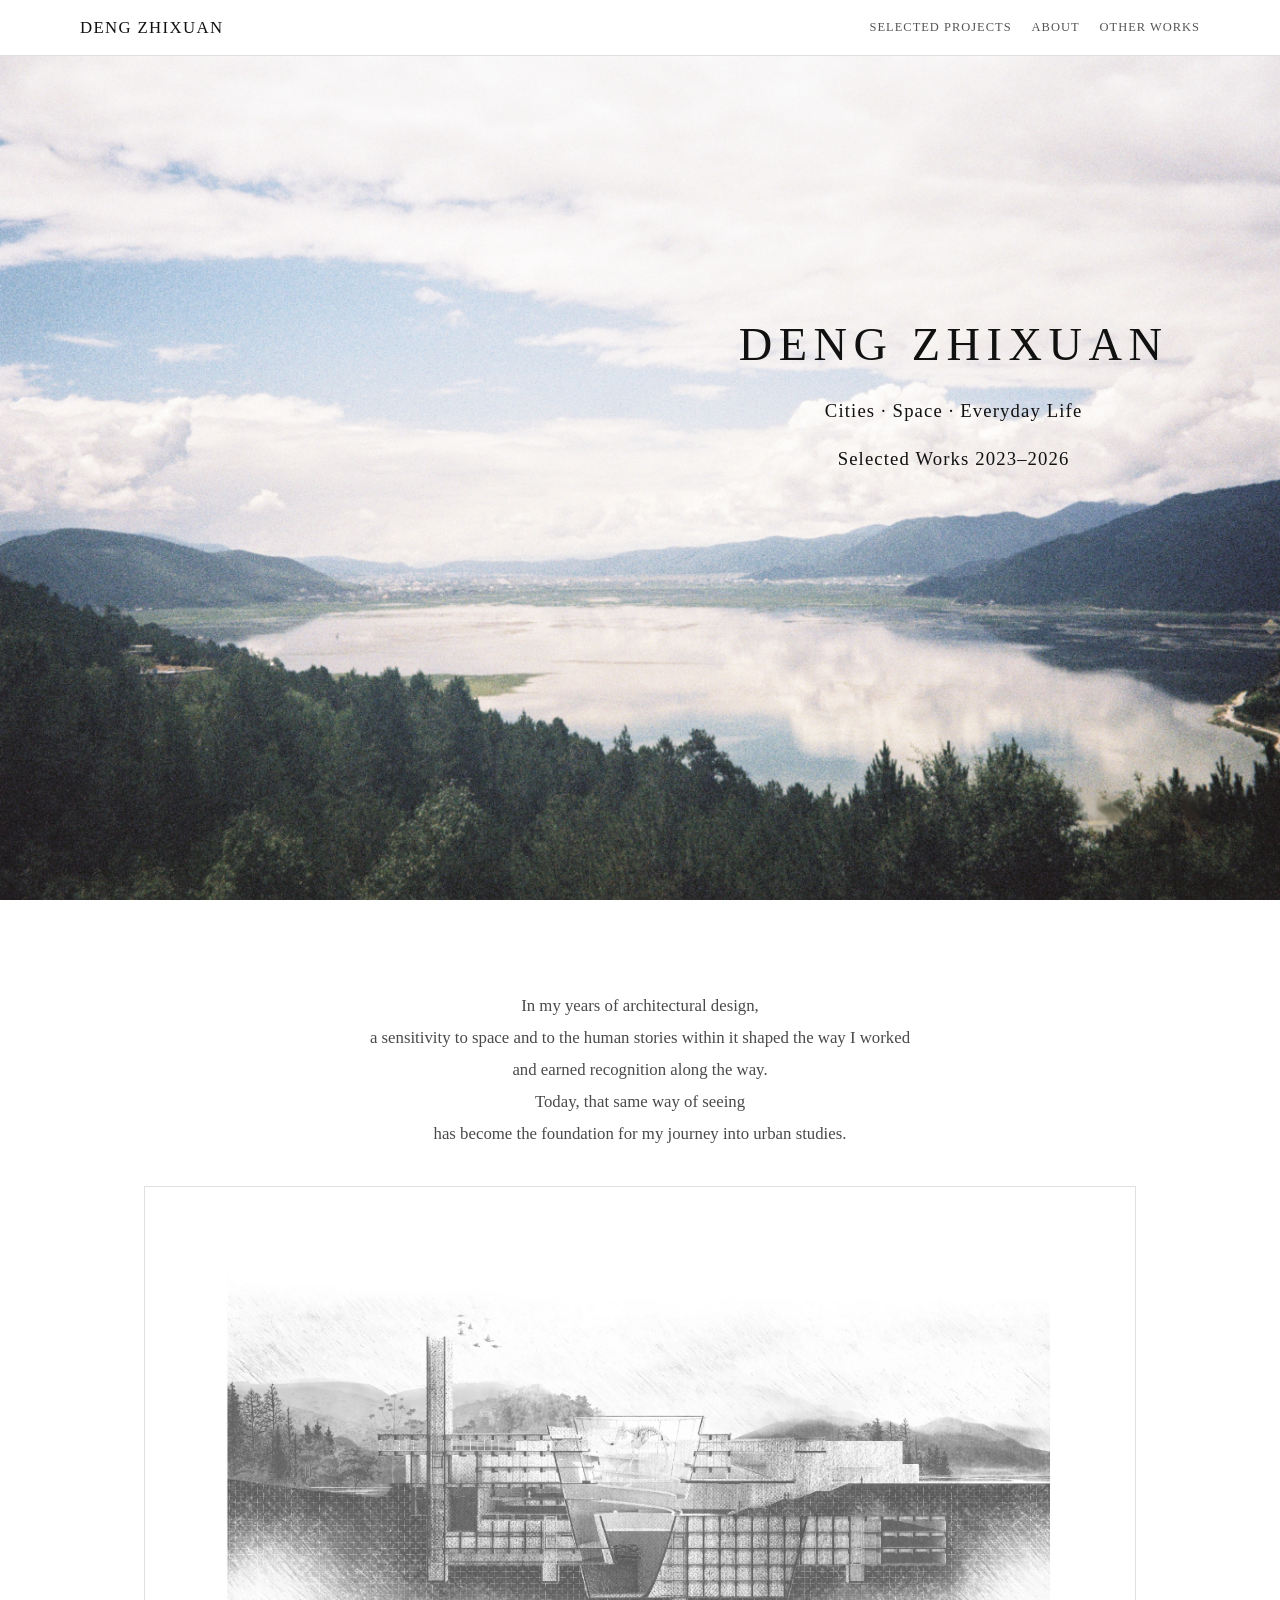
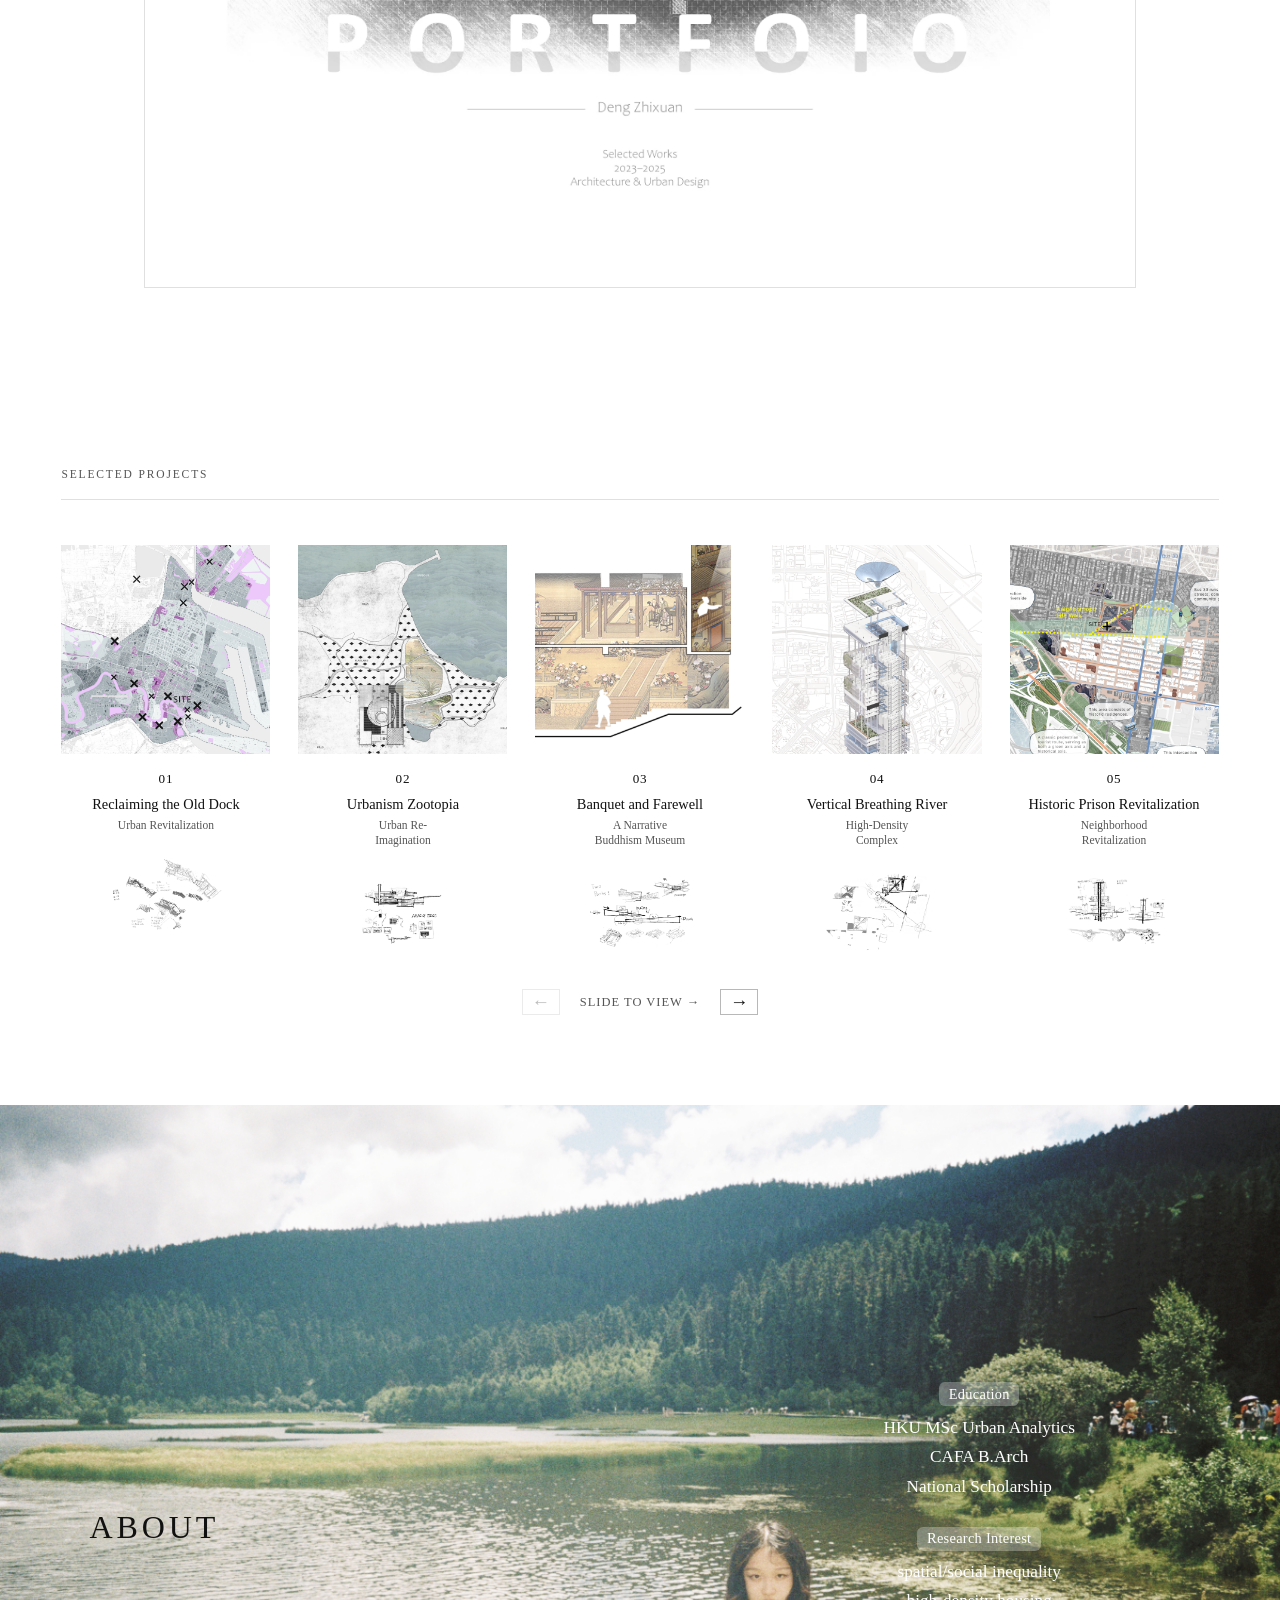
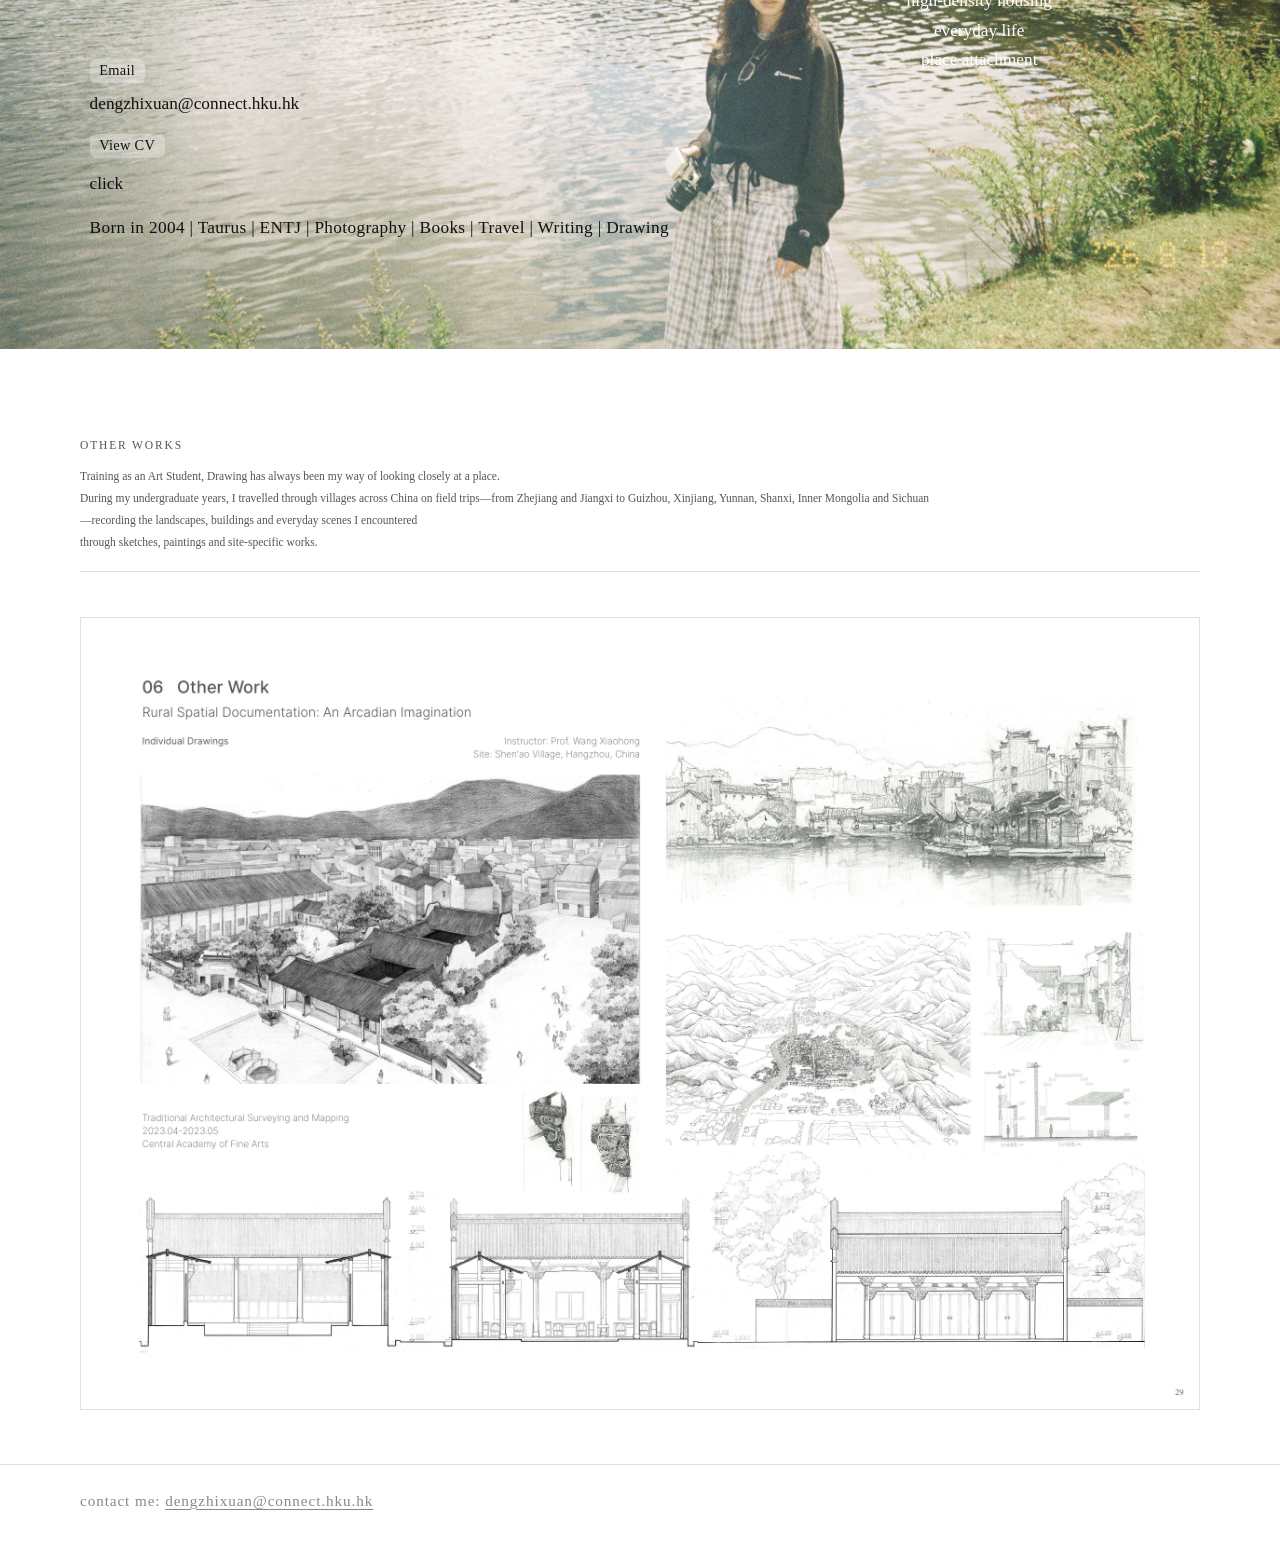
==== index.html @ c4d2b583 "Publish the portfolio as a static GitHub Pages site. Co-authored-by: Cursor <cursoragent@cursor.com>" ====
<!DOCTYPE html>
<html lang="en">
  <head>
    <meta charset="utf-8" />
    <meta name="viewport" content="width=device-width, initial-scale=1" />
    <meta
      name="description"
      content="Zhixuan Deng — cities, space, everyday life. Academic and design portfolio in architecture, urban design, planning, and urban research."
    />
    <title>Zhixuan Deng — Cities · Space · Everyday Life</title>
    <link rel="stylesheet" href="./css/styles.css" />
  </head>
  <body>
    <a class="skip-link" href="#main">Skip to content</a>

    <header class="site-header">
      <div class="wrap header-inner">
        <a class="site-mark" href="#hero">DENG ZHIXUAN</a>
        <nav class="site-nav" aria-label="Primary">
          <a href="#selected-projects">Selected Projects</a>
          <a href="#about">About</a>
          <a href="#other-work">Other Works</a>
        </nav>
      </div>
    </header>

    <main id="main">
      <section class="hero" id="hero" aria-labelledby="hero-name">
        <!--
          Full-bleed landscape photograph: assets/hero/hero.jpg
          Adjust .hero { --hero-text } later if the photo is dark.
        -->
        <div class="hero-media" data-hero-visual>
          <img src="./assets/hero/hero.jpg" alt="" />
        </div>
        <div class="hero-copy">
          <h1 id="hero-name">DENG ZHIXUAN</h1>
          <p class="hero-tagline">Cities · Space · Everyday Life</p>
          <p class="hero-works">Selected Works 2023–2026</p>
        </div>
      </section>

      <section class="cover" id="portfolio-cover" aria-labelledby="cover-label">
        <div class="wrap wrap--narrow">
          <p class="cover-verse" id="cover-label">
            In my years of architectural design,<br />
            a sensitivity to space and to the human stories within it shaped the way I worked<br />
            and earned recognition along the way.<br />
            Today, that same way of seeing<br />
            has become the foundation for my journey into urban studies.
          </p>
          <!--
            Cover plate. Currently using the first page of the existing
            portfolio as a stand-in. Replace src when the intended cover
            image is confirmed.
          -->
          <figure class="cover-plate">
            <img src="./assets/portfolio/page-01.webp" alt="Portfolio cover" />
          </figure>
        </div>
      </section>

      <section
        class="projects"
        id="selected-projects"
        aria-labelledby="projects-title"
      >
        <div class="wrap wrap--wide">
          <header class="section-head">
            <h2 class="section-label" id="projects-title">Selected Projects</h2>
          </header>

          <div class="projects-board">
            <div class="project-viewport" data-project-scroller>
              <ol class="project-index">
                <li class="project-item">
                  <a class="project-link" href="./projects/01-reclaiming-the-old-dock.html">
                    <figure class="project-cover">
                      <img src="./assets/projects/thumbs/01.png" alt="Reclaiming the Old Dock" />
                    </figure>
                    <span class="project-no">01</span>
                    <h3 class="project-title">Reclaiming the Old Dock</h3>
                    <p class="project-type">Urban Revitalization</p>
                    <figure class="project-sketch">
                      <img src="./assets/projects/01-sketch.png" alt="" />
                    </figure>
                  </a>
                </li>

                <li class="project-item">
                  <a class="project-link" href="./projects/02-urbanism-zootopia.html">
                    <figure class="project-cover">
                      <img src="./assets/projects/thumbs/02.png" alt="Urbanism Zootopia" />
                    </figure>
                    <span class="project-no">02</span>
                    <h3 class="project-title">Urbanism Zootopia</h3>
                    <p class="project-type">Urban Re-Imagination</p>
                    <figure class="project-sketch">
                      <img src="./assets/projects/02-sketch.png" alt="" />
                    </figure>
                  </a>
                </li>

                <li class="project-item">
                  <a class="project-link" href="./projects/03-banquet-and-farewell.html">
                    <figure class="project-cover">
                      <img src="./assets/projects/thumbs/03.png" alt="Banquet and Farewell" />
                    </figure>
                    <span class="project-no">03</span>
                    <h3 class="project-title">Banquet and Farewell</h3>
                    <p class="project-type">A Narrative Buddhism Museum</p>
                    <figure class="project-sketch">
                      <img src="./assets/projects/03-sketch.png" alt="" />
                    </figure>
                  </a>
                </li>

                <li class="project-item">
                  <a class="project-link" href="./projects/04-vertical-breathing-river.html">
                    <figure class="project-cover">
                      <img src="./assets/projects/thumbs/04.png" alt="Vertical Breathing River" />
                    </figure>
                    <span class="project-no">04</span>
                    <h3 class="project-title">Vertical Breathing River</h3>
                    <p class="project-type">High-Density Complex</p>
                    <figure class="project-sketch">
                      <img src="./assets/projects/04-sketch.png" alt="" />
                    </figure>
                  </a>
                </li>

                <li class="project-item">
                  <a class="project-link" href="./projects/05-historic-prison-revitalization.html">
                    <figure class="project-cover">
                      <img src="./assets/projects/thumbs/05.png" alt="Historic Prison Revitalization" />
                    </figure>
                    <span class="project-no">05</span>
                    <h3 class="project-title">Historic Prison Revitalization</h3>
                    <p class="project-type">Neighborhood Revitalization</p>
                    <figure class="project-sketch">
                      <img src="./assets/projects/05-sketch.png" alt="" />
                    </figure>
                  </a>
                </li>

                <li class="project-item">
                  <a class="project-link" href="./projects/06-graduation-project.html">
                    <figure class="project-cover">
                      <img src="./assets/projects/thumbs/06.jpg" alt="Living Atlas of Everyday Life" />
                    </figure>
                    <span class="project-no">06</span>
                    <h3 class="project-title">Living Atlas of Everyday Life</h3>
                    <p class="project-type">Graduation Project</p>
                    <figure class="project-sketch">
                      <img src="./assets/projects/06-sketch.png" alt="" />
                    </figure>
                  </a>
                </li>
              </ol>
            </div>

            <div class="project-scroll-ui">
              <button type="button" class="project-arrow" data-project-dir="-1" aria-label="Scroll projects left">←</button>
              <p class="project-scroll-hint">Slide to view →</p>
              <button type="button" class="project-arrow" data-project-dir="1" aria-label="Scroll projects right">→</button>
            </div>
          </div>
        </div>
      </section>

      <section class="about" id="about" aria-label="About">
        <div class="about-media">
          <img src="./assets/hero/hero2.jpg" alt="" />
        </div>
        <div class="about-left">
          <h2 class="about-heading">ABOUT</h2>
        </div>
        <div class="about-contact">
          <article class="about-block">
            <h3 class="about-title">Email</h3>
            <p>
              <a href="mailto:dengzhixuan@connect.hku.hk">dengzhixuan@connect.hku.hk</a>
            </p>
          </article>
          <a class="about-cv-block" href="./assets/cv.pdf" target="_blank" rel="noopener">
            <span class="about-title">View CV</span>
            <span class="about-click">click</span>
          </a>
        </div>
        <p class="about-personal">
          Born in 2004 | Taurus | ENTJ | Photography | Books | Travel | Writing | Drawing
        </p>
        <div class="about-copy">
          <div class="about-grid">
            <article class="about-block">
              <h3 class="about-title">Education</h3>
              <p>HKU MSc Urban Analytics</p>
              <p>CAFA B.Arch</p>
              <p>National Scholarship</p>
            </article>

            <article class="about-block">
              <h3 class="about-title">Research Interest</h3>
              <ul class="about-list">
                <li>spatial/social inequality</li>
                <li>high-density housing</li>
                <li>everyday life</li>
                <li>place attachment</li>
              </ul>
            </article>
          </div>
        </div>
      </section>

      <section class="other-work" id="other-work" aria-labelledby="other-work-title">
        <div class="wrap">
          <header class="section-head section-head--quiet">
            <h2 class="section-label" id="other-work-title">Other Works</h2>
            <p class="other-note">
              Training as an Art Student, Drawing has always been my way of looking closely at a place.<br />
              During my undergraduate years, I travelled through villages across China on field trips—from Zhejiang and Jiangxi to Guizhou, Xinjiang, Yunnan, Shanxi, Inner Mongolia and Sichuan<br />
              —recording the landscapes, buildings and everyday scenes I encountered<br />
              through sketches, paintings and site-specific works.
            </p>
          </header>

          <figure class="other-plate">
            <img
              src="./assets/portfolio/page-29.webp"
              alt="Hand-drawn page of traditional architectural surveying and rural spatial documentation"
              loading="lazy"
            />
          </figure>
        </div>
      </section>
    </main>

    <footer class="site-footer">
      <div class="wrap footer-inner">
        <p>
          contact me:
          <a href="mailto:dengzhixuan@connect.hku.hk">dengzhixuan@connect.hku.hk</a>
        </p>
      </div>
    </footer>
    <script src="./js/main.js"></script>
  </body>
</html>
---- css/styles.css ----
/* Zhixuan Deng — Urban & Spatial Portfolio
   White ground, Times New Roman, hairlines, space.
   Swap hero / cover / project images in HTML. */

:root {
  --paper: #ffffff;
  --paper-inset: #ffffff;
  --wash: #f4f4f4;
  --ink: #111111;
  --ink-soft: #555555;
  --muted: #888888;
  --rule: rgba(0, 0, 0, 0.12);
  --rule-strong: rgba(0, 0, 0, 0.28);

  --font: "Times New Roman", Times, serif;

  --gutter: clamp(1.25rem, 4.8vw, 4.25rem);
  --max: 70rem;
  --max-narrow: 62rem;
  --max-wide: 96rem;
  --header-h: 3.5rem;

  --step-0: clamp(0.95rem, 0.9rem + 0.2vw, 1.05rem);
  --step-1: clamp(1.15rem, 1rem + 0.7vw, 1.45rem);
  --step-2: clamp(1.5rem, 1.15rem + 1.6vw, 2.25rem);
  --step-3: clamp(2.4rem, 1.5rem + 4.2vw, 4.75rem);
}

*,
*::before,
*::after {
  box-sizing: border-box;
}

html {
  scroll-behavior: smooth;
}

html,
body {
  margin: 0;
  padding: 0;
}

body {
  background: var(--paper);
  color: var(--ink);
  font-family: var(--font);
  font-size: var(--step-0);
  font-weight: 400;
  line-height: 1.65;
  text-rendering: optimizeLegibility;
  -webkit-font-smoothing: antialiased;
}

img {
  max-width: 100%;
  height: auto;
  display: block;
}

h1,
h2,
h3,
h4 {
  margin: 0;
  font-family: var(--font);
  font-weight: 400;
  line-height: 1.15;
}

p {
  margin: 0;
}

a {
  color: inherit;
  text-decoration-thickness: 1px;
  text-underline-offset: 0.22em;
}

a:hover {
  color: var(--ink-soft);
}

a:focus-visible {
  outline: 1px solid var(--ink);
  outline-offset: 3px;
}

ol,
ul {
  margin: 0;
  padding: 0;
  list-style: none;
}

figure {
  margin: 0;
}

.wrap {
  width: min(calc(100% - 2 * var(--gutter)), var(--max));
  margin-inline: auto;
}

.wrap--narrow {
  width: min(calc(100% - 2 * var(--gutter)), var(--max-narrow));
}

.wrap--wide {
  width: min(calc(100% - 2 * var(--gutter)), var(--max-wide));
}

.skip-link {
  position: absolute;
  left: var(--gutter);
  top: -4rem;
  z-index: 20;
  padding: 0.4rem 0.7rem;
  background: var(--paper);
}

.skip-link:focus {
  top: 0.6rem;
}

/* Header
   -------------------------------------------------- */

.site-header {
  position: sticky;
  top: 0;
  z-index: 10;
  height: var(--header-h);
  background: var(--paper);
  border-bottom: 1px solid var(--rule);
}

.page-project .site-header {
  position: fixed;
  left: 0;
  right: 0;
  background: rgba(255, 255, 255, 0.52);
  border-bottom-color: rgba(0, 0, 0, 0.08);
}

.header-inner {
  display: flex;
  align-items: center;
  justify-content: space-between;
  gap: 1rem;
  height: 100%;
}

.site-mark {
  font-size: 1.05rem;
  letter-spacing: 0.08em;
  text-transform: uppercase;
  text-decoration: none;
  white-space: nowrap;
}

.site-nav {
  display: flex;
  flex-wrap: wrap;
  justify-content: flex-end;
  gap: 0.15rem 1.25rem;
  font-size: 0.78rem;
  letter-spacing: 0.08em;
  text-transform: uppercase;
}

.site-nav a {
  text-decoration: none;
  color: var(--ink-soft);
}

.site-nav a:hover {
  color: var(--ink);
}

/* Shared section language
   -------------------------------------------------- */

.section-label {
  margin-bottom: 0.85rem;
  color: var(--ink-soft);
  font-family: var(--font);
  font-size: 0.72rem;
  font-weight: 400;
  letter-spacing: 0.16em;
  text-transform: uppercase;
}

.section-head {
  margin-bottom: clamp(2rem, 5vh, 3.5rem);
  padding-bottom: 1.1rem;
  border-bottom: 1px solid var(--rule);
}

.section-head h2:not(.section-label) {
  font-size: var(--step-2);
}

.section-head .section-label {
  margin-bottom: 0;
}

section[id] {
  scroll-margin-top: 4.75rem;
}

.placeholder {
  color: var(--muted);
  font-style: italic;
}

.plate {
  width: 100%;
  background: var(--wash);
  border: 1px solid var(--rule);
}

.plate--empty {
  min-height: 8rem;
  display: grid;
  place-items: center;
}

.plate-note {
  color: var(--muted);
  font-size: 0.68rem;
  font-style: italic;
  letter-spacing: 0.08em;
}

/* 01 Hero
   Landscape photograph fills the first screen.
   .hero-copy is overlaid on the right; change --hero-text if needed.
   Do not add a photo overlay/mask here.
   -------------------------------------------------- */

.hero {
  --hero-text: #111111;
  position: relative;
  min-height: calc(100svh - var(--header-h));
  overflow: hidden;
}

.hero-media,
.about-media {
  position: absolute;
  inset: 0;
}

.hero-media img,
.hero-media .plate,
.about-media img {
  width: 100%;
  height: 100%;
  min-height: 0;
  object-fit: cover;
  border: 0;
}

.hero-copy {
  position: absolute;
  z-index: 1;
  top: 40%;
  right: clamp(1.5rem, 8vw, 7rem);
  transform: translateY(-50%);
  width: min(28rem, 42%);
  color: var(--hero-text);
  text-align: center;
}

.hero-copy h1 {
  font-size: clamp(1.75rem, 1.25rem + 2.1vw, 2.9rem);
  font-weight: 400;
  letter-spacing: 0.14em;
  line-height: 1.25;
}

.hero-tagline,
.hero-works {
  margin-top: 1.45rem;
  font-size: clamp(0.95rem, 0.85rem + 0.4vw, 1.18rem);
  letter-spacing: 0.06em;
  line-height: 1.45;
}

.hero-works {
  margin-top: 1.3rem;
}

/* 02 Portfolio cover
   -------------------------------------------------- */

.cover {
  padding-block: clamp(3.5rem, 10vh, 7rem);
}

.cover-verse {
  max-width: 38em;
  margin-inline: auto;
  margin-bottom: 2.25rem;
  color: #4a4a4a;
  font-size: clamp(0.92rem, 0.86rem + 0.25vw, 1.05rem);
  font-style: normal;
  line-height: 1.9;
  text-align: center;
}

.cover-plate {
  margin-top: 1.75rem;
}

.cover-plate img {
  width: 100%;
  height: auto;
  object-fit: contain;
  background: var(--paper-inset);
  border: 1px solid var(--rule);
}

/* 03 Selected projects — six-column contents
   1:1 plates in a horizontal row. If they do not fit, scroll.
   -------------------------------------------------- */

.projects {
  padding-block: clamp(3.5rem, 10vh, 7rem);
}

.projects-board {
  position: relative;
}

.project-viewport {
  overflow-x: auto;
  overflow-y: hidden;
  padding-bottom: 0.85rem;
  cursor: grab;
  scrollbar-color: #111111 #e8e8e8;
  scrollbar-width: auto;
  -webkit-overflow-scrolling: touch;
}

.project-viewport:active {
  cursor: grabbing;
}

.project-viewport::-webkit-scrollbar {
  height: 10px;
}

.project-viewport::-webkit-scrollbar-track {
  background: #ececec;
}

.project-viewport::-webkit-scrollbar-thumb {
  background: #111111;
}

.project-index {
  --project-gap: 1.75rem;
  display: flex;
  flex-wrap: nowrap;
  align-items: start;
  gap: var(--project-gap);
  width: max-content;
  min-width: 100%;
  padding-right: 2rem;
}

.project-item {
  flex: 0 0 calc((min(100vw - 2 * var(--gutter), var(--max-wide)) - 4 * var(--project-gap)) / 5);
}

.project-link {
  display: flex;
  flex-direction: column;
  align-items: center;
  text-align: center;
  text-decoration: none;
}

.project-cover {
  width: 100%;
}

.project-cover .plate,
.project-cover img {
  aspect-ratio: 1 / 1;
  width: 100%;
  height: auto;
  object-fit: cover;
}

.project-cover img,
.project-sketch img {
  -webkit-user-drag: none;
  user-select: none;
}

.project-no {
  display: block;
  margin-top: 0.9rem;
  font-size: 0.82rem;
  letter-spacing: 0.06em;
}

.project-title {
  margin-top: 0.35rem;
  width: 100%;
  font-size: clamp(0.72rem, 0.55rem + 0.45vw, 0.9rem);
  line-height: 1.25;
  white-space: nowrap;
}

.project-link:hover .project-title {
  color: var(--ink-soft);
}

.project-type {
  margin-top: 0.28rem;
  font-size: 0.72rem;
  line-height: 1.35;
  color: var(--ink-soft);
  max-width: 18ch;
}

.project-sketch {
  width: 62%;
  margin-top: 1.1rem;
}

.project-sketch .plate,
.project-sketch img {
  width: 100%;
  height: auto;
  object-fit: contain;
}

.project-sketch .plate {
  min-height: 0;
}

.project-cover .plate-note,
.project-sketch .plate-note {
  font-size: 0.58rem;
}

.project-scroll-ui {
  display: flex;
  align-items: center;
  justify-content: center;
  gap: 1.25rem;
  margin-top: 1.1rem;
}

.project-arrow {
  appearance: none;
  margin: 0;
  padding: 0.15rem 0.55rem;
  border: 1px solid var(--rule-strong);
  background: var(--paper);
  color: var(--ink);
  font-family: var(--font);
  font-size: 1.15rem;
  line-height: 1;
  cursor: pointer;
}

.project-arrow:hover,
.project-arrow:focus-visible {
  border-color: var(--ink);
}

.project-arrow:disabled {
  opacity: 0.28;
  cursor: default;
}

.project-scroll-hint {
  color: var(--ink-soft);
  font-size: 0.78rem;
  letter-spacing: 0.08em;
  text-transform: uppercase;
}

/* 04 About — photo overlay
   Right: education / research (white).
   Left: ABOUT (center) + email / CV (lower, black).
   -------------------------------------------------- */

.about {
  --about-text: #ffffff;
  --about-ink: #111111;
  position: relative;
  min-height: calc(100svh - var(--header-h));
  overflow: hidden;
}

.about-left {
  position: absolute;
  z-index: 1;
  top: 50%;
  left: clamp(1.5rem, 7vw, 6rem);
  transform: translateY(-50%);
}

.about-heading {
  color: var(--about-ink);
  font-size: clamp(1.3rem, 2.5vw, 2.4rem);
  font-weight: 400;
  letter-spacing: 0.12em;
  line-height: 1;
}

.about-contact {
  position: absolute;
  z-index: 1;
  left: clamp(1.5rem, 7vw, 6rem);
  bottom: calc(clamp(3.4rem, 12vh, 7rem) + 2.6rem);
  color: var(--about-ink);
  text-align: left;
}

.about-contact .about-title {
  color: var(--about-ink);
}

.about-contact .about-block {
  margin-bottom: 1.1rem;
}

.about-cv-block {
  display: flex;
  flex-direction: column;
  align-items: flex-start;
  color: inherit;
  text-decoration: none;
}

.about-click {
  margin-top: 0.25rem;
  font-size: 1.08rem;
}

.about-personal {
  position: absolute;
  z-index: 1;
  left: clamp(1.5rem, 7vw, 6rem);
  bottom: clamp(3.4rem, 12vh, 7rem);
  margin: 0;
  color: var(--about-ink);
  font-size: 1.08rem;
  line-height: 1.4;
  letter-spacing: 0.02em;
  text-align: left;
}

.about-copy {
  position: absolute;
  z-index: 1;
  top: 50%;
  right: clamp(1.25rem, 6vw, 5.5rem);
  transform: translateY(-50%);
  width: min(28rem, 42%);
  color: var(--about-text);
  text-align: center;
}

.about-grid {
  display: grid;
  grid-template-columns: 1fr;
  row-gap: 1.6rem;
  margin-top: 0;
}

.about-title {
  display: inline-block;
  margin: 0 0 0.55rem;
  padding: 0.14rem 0.6rem 0.16rem;
  border-radius: 6px;
  background: rgba(255, 255, 255, 0.28);
  color: var(--about-text);
  font-family: var(--font);
  font-size: 0.9rem;
  font-weight: 400;
  font-style: normal;
  letter-spacing: 0.02em;
  line-height: 1.3;
  text-decoration: none;
  text-transform: none;
}

.about-block p {
  margin: 0;
  font-size: 1.08rem;
  line-height: 1.45;
}

.about-block p + p {
  margin-top: 0.28rem;
}

.about-block a {
  color: inherit;
  text-decoration: none;
}

.about-list {
  margin: 0;
  padding: 0;
  list-style: none;
  font-size: 1.08rem;
  line-height: 1.55;
}

.about-list li + li {
  margin-top: 0.15rem;
}

/* 05 Other works
   -------------------------------------------------- */

.other-work {
  padding-block: clamp(3.5rem, 10vh, 7rem) clamp(2.5rem, 6vh, 4.5rem);
}

.other-note {
  margin-top: 0.9rem;
  max-width: none;
  color: var(--ink-soft);
  font-size: 0.72rem;
  font-style: normal;
  line-height: 1.9;
}

.other-plate {
  margin-top: 1.75rem;
}

.other-plate img {
  width: 100%;
  height: auto;
  object-fit: contain;
  background: var(--paper-inset);
  border: 1px solid var(--rule);
}

/* Footer
   -------------------------------------------------- */

.site-footer {
  padding-block: 1.4rem 2rem;
  border-top: 1px solid var(--rule);
}

.footer-inner p {
  color: var(--muted);
  font-size: 0.95rem;
  letter-spacing: 0.06em;
}

/* Responsive
   -------------------------------------------------- */

@media (max-width: 860px) {
  :root {
    --header-h: auto;
  }

  .site-header {
    height: auto;
  }

  .header-inner {
    flex-direction: column;
    align-items: flex-start;
    padding-block: 0.85rem 0.75rem;
    gap: 0.55rem;
  }

  .site-nav {
    justify-content: flex-start;
    column-gap: 1rem;
  }

  .hero,
  .about {
    min-height: calc(100svh - 5.25rem);
  }
}

@media (max-width: 640px) {
  .hero-copy,
  .about-copy {
    right: 50%;
    width: min(20rem, 86%);
    transform: translate(50%, -50%);
  }

  .about-left {
    top: 18%;
    transform: none;
  }

  .about-contact {
    left: clamp(1.25rem, 6vw, 4rem);
  }

  .hero-copy h1 {
    letter-spacing: 0.1em;
  }

  .project-index {
    --project-gap: 1.15rem;
  }

  .project-item {
    flex-basis: calc((100vw - 2 * var(--gutter) - var(--project-gap)) / 2);
  }
}

.project-hero {
  --project-hero-text: rgba(255, 255, 255, 0.86);
  --project-hero-face: "Microsoft YaHei", "Microsoft YaHei UI", SimHei, "PingFang SC", "Heiti SC", sans-serif;
  position: relative;
  width: 100%;
  aspect-ratio: 3 / 1;
  min-height: 28vh;
  overflow: hidden;
  background: var(--wash);
}

.project-hero-media,
.project-hero-media img {
  position: absolute;
  inset: 0;
  width: 100%;
  height: 100%;
  object-fit: cover;
  border: 0;
}

.project-hero-media img {
  transform: scale(1.14);
  transform-origin: center center;
}

.project-hero-media img.project-hero-shift-down {
  object-position: center 78%;
}

.project-hero-copy {
  position: absolute;
  z-index: 1;
  left: clamp(1.5rem, 6vw, 5rem);
  top: 50%;
  transform: translateY(-50%) scaleX(1.1);
  transform-origin: left center;
  color: var(--project-hero-text);
  text-align: left;
  font-family: var(--project-hero-face);
  font-weight: 600;
}

.project-hero--ink {
  --project-hero-text: rgba(51, 51, 51, 0.5);
}

.project-hero-copy .section-label {
  position: absolute;
  left: 0;
  bottom: 100%;
  margin-bottom: 0.45rem;
  color: var(--project-hero-text);
  font-family: var(--project-hero-face);
  font-weight: 600;
  letter-spacing: 0.32em;
}

.project-hero-copy h1 {
  font-family: var(--project-hero-face);
  font-size: clamp(1.6rem, 1.2rem + 1.6vw, 2.6rem);
  font-weight: 600;
  letter-spacing: 0.18em;
  white-space: nowrap;
}

.project-hero-sub {
  position: absolute;
  left: 0;
  top: 100%;
  margin-top: 0.45rem;
  font-family: var(--project-hero-face);
  font-size: clamp(0.82rem, 0.7rem + 0.4vw, 1.05rem);
  font-weight: 600;
  letter-spacing: 0.22em;
}

.project-sheets {
  display: flex;
  flex-direction: column;
  gap: 2rem;
  padding-block: 2.25rem 3.5rem;
}

.project-sheets img {
  width: 100%;
  height: auto;
  background: var(--paper-inset);
  border: 1px solid var(--rule);
}

.project-sheets img.project-sheet-ppt {
  aspect-ratio: 16 / 9;
  object-fit: contain;
}

@media (prefers-reduced-motion: reduce) {
  html {
    scroll-behavior: auto;
  }
}
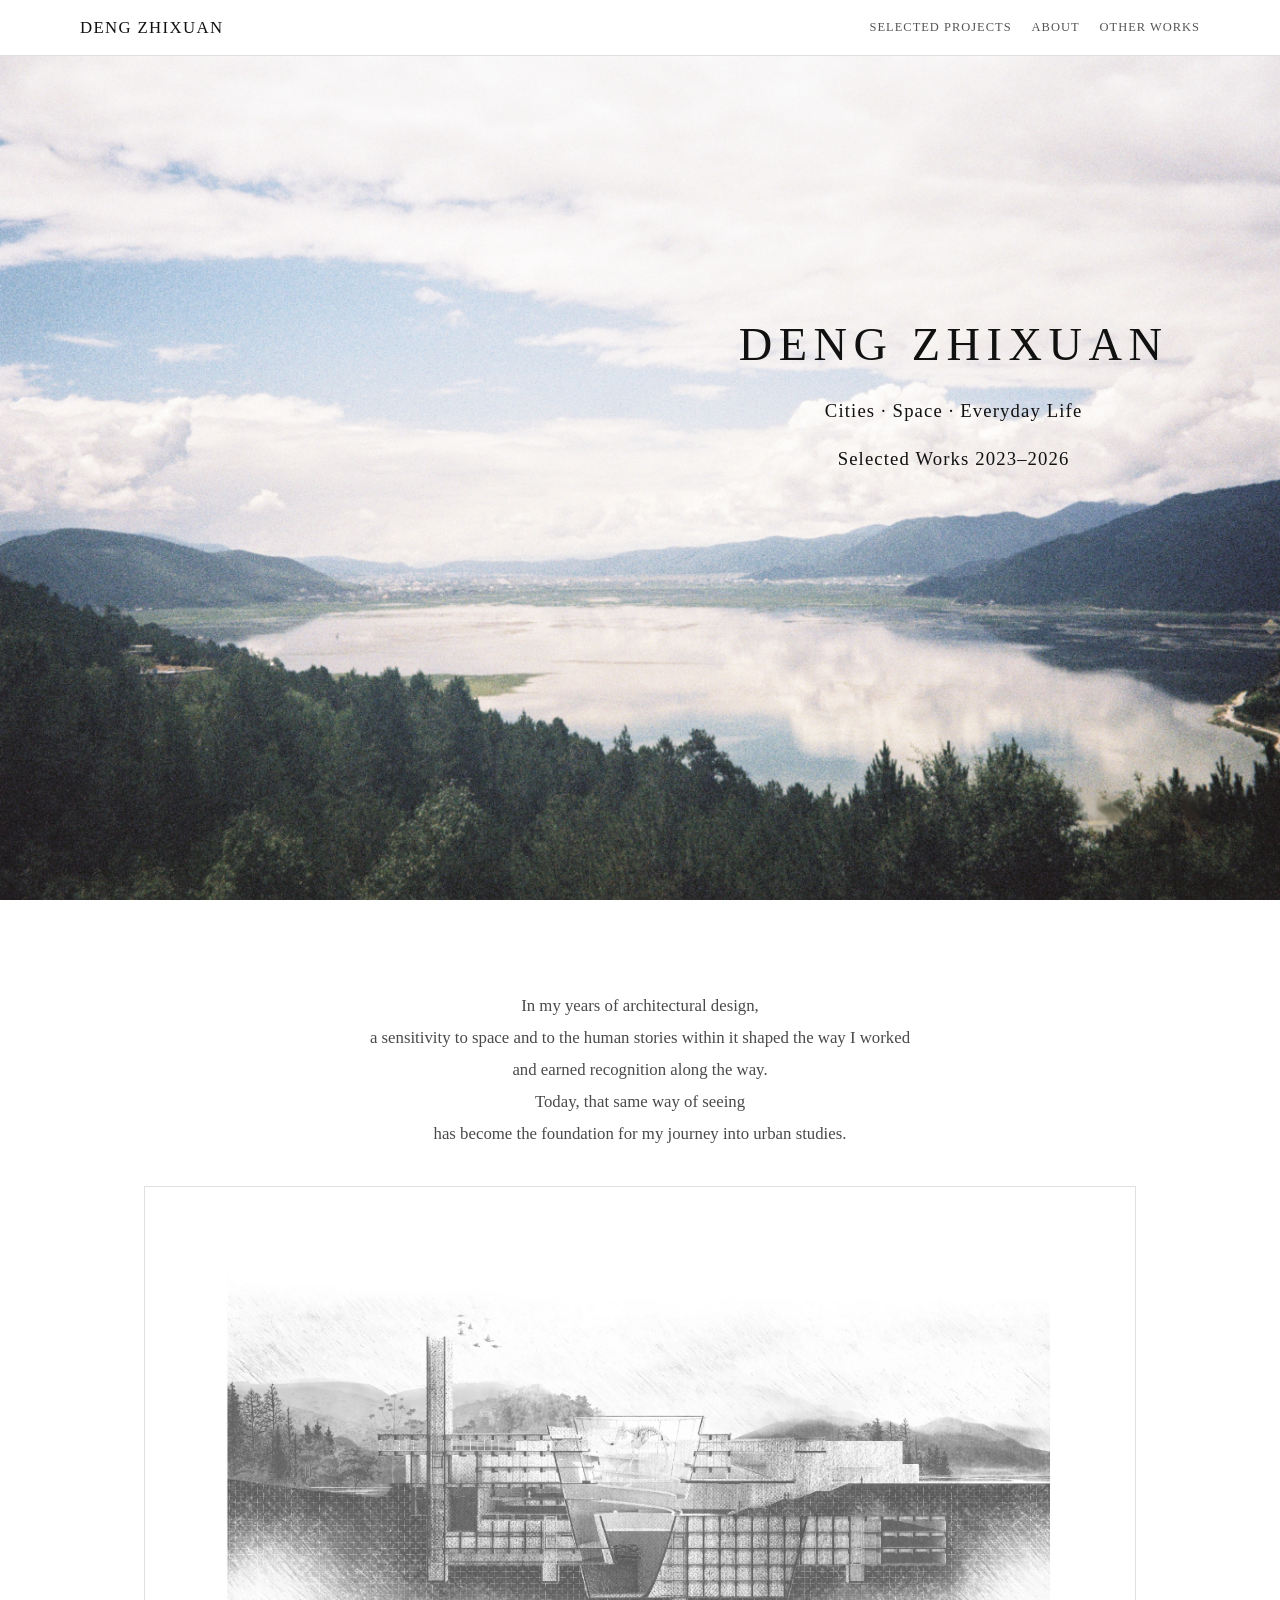
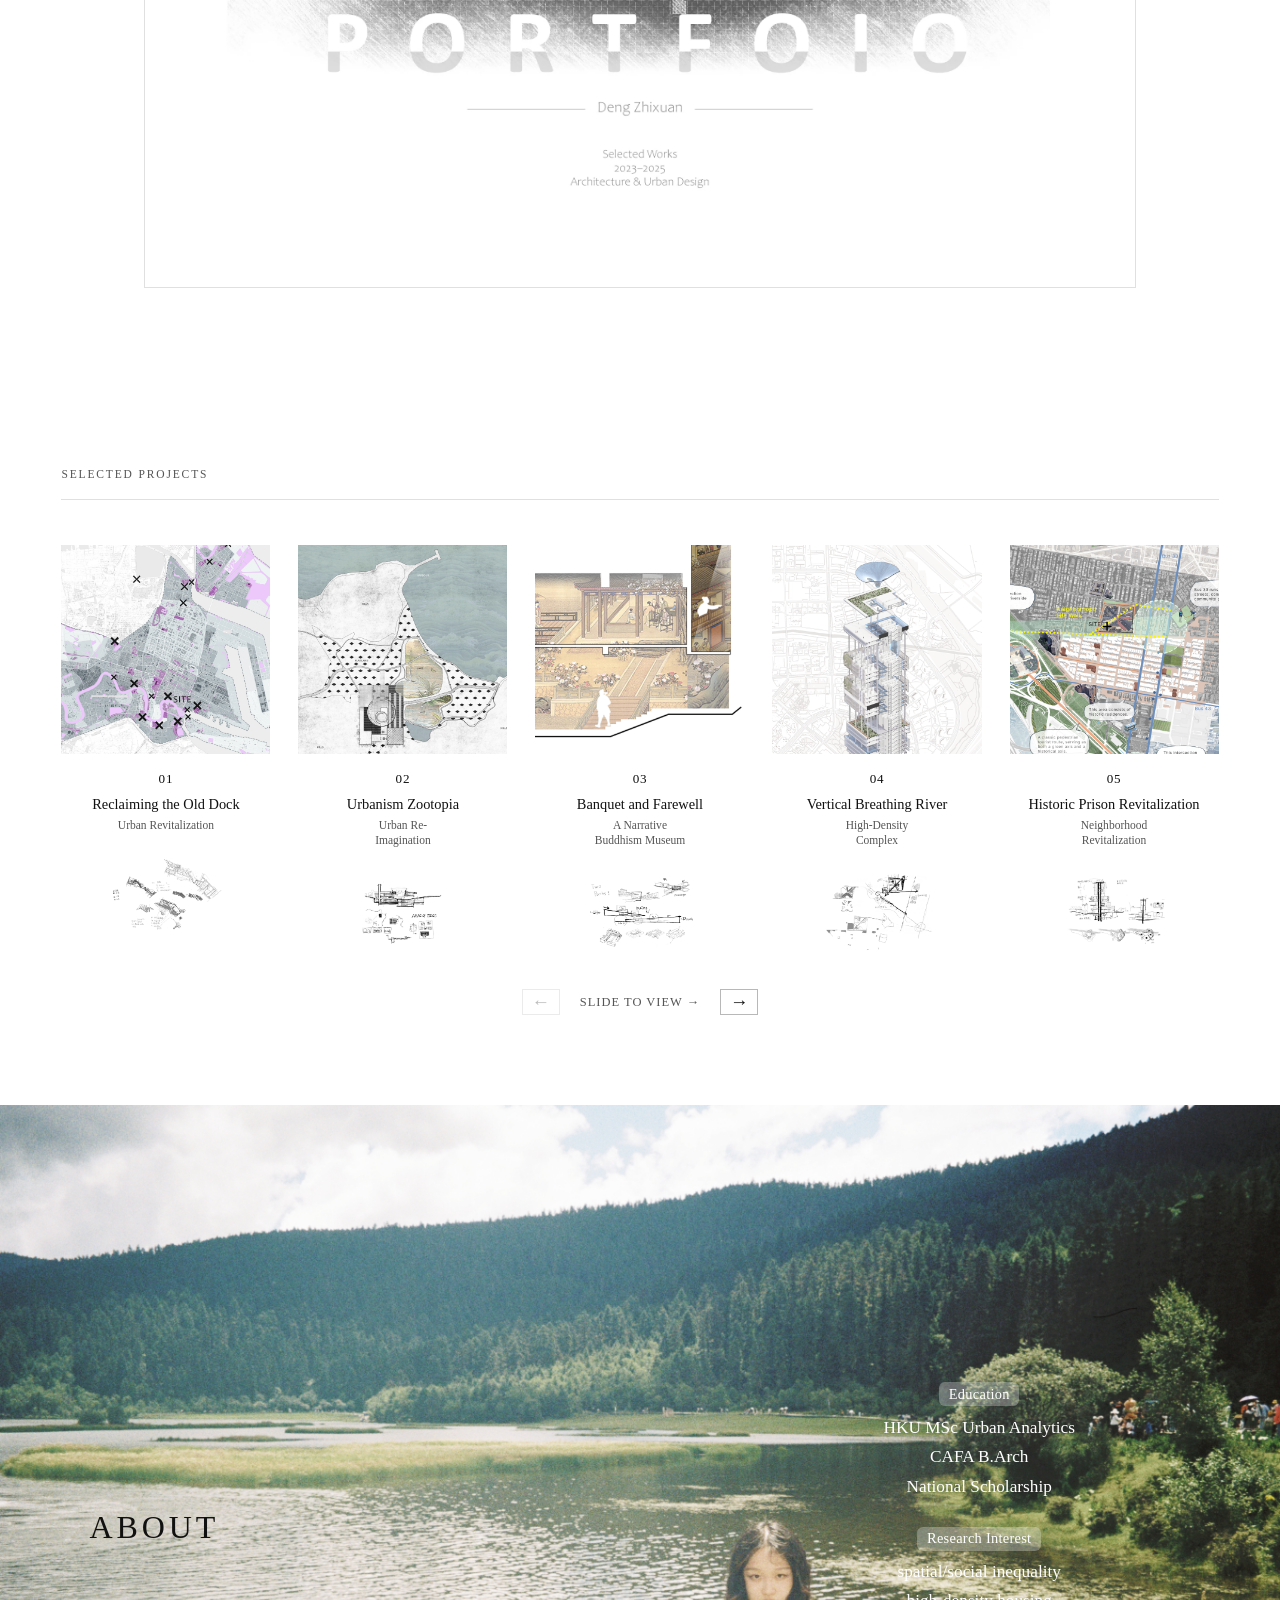
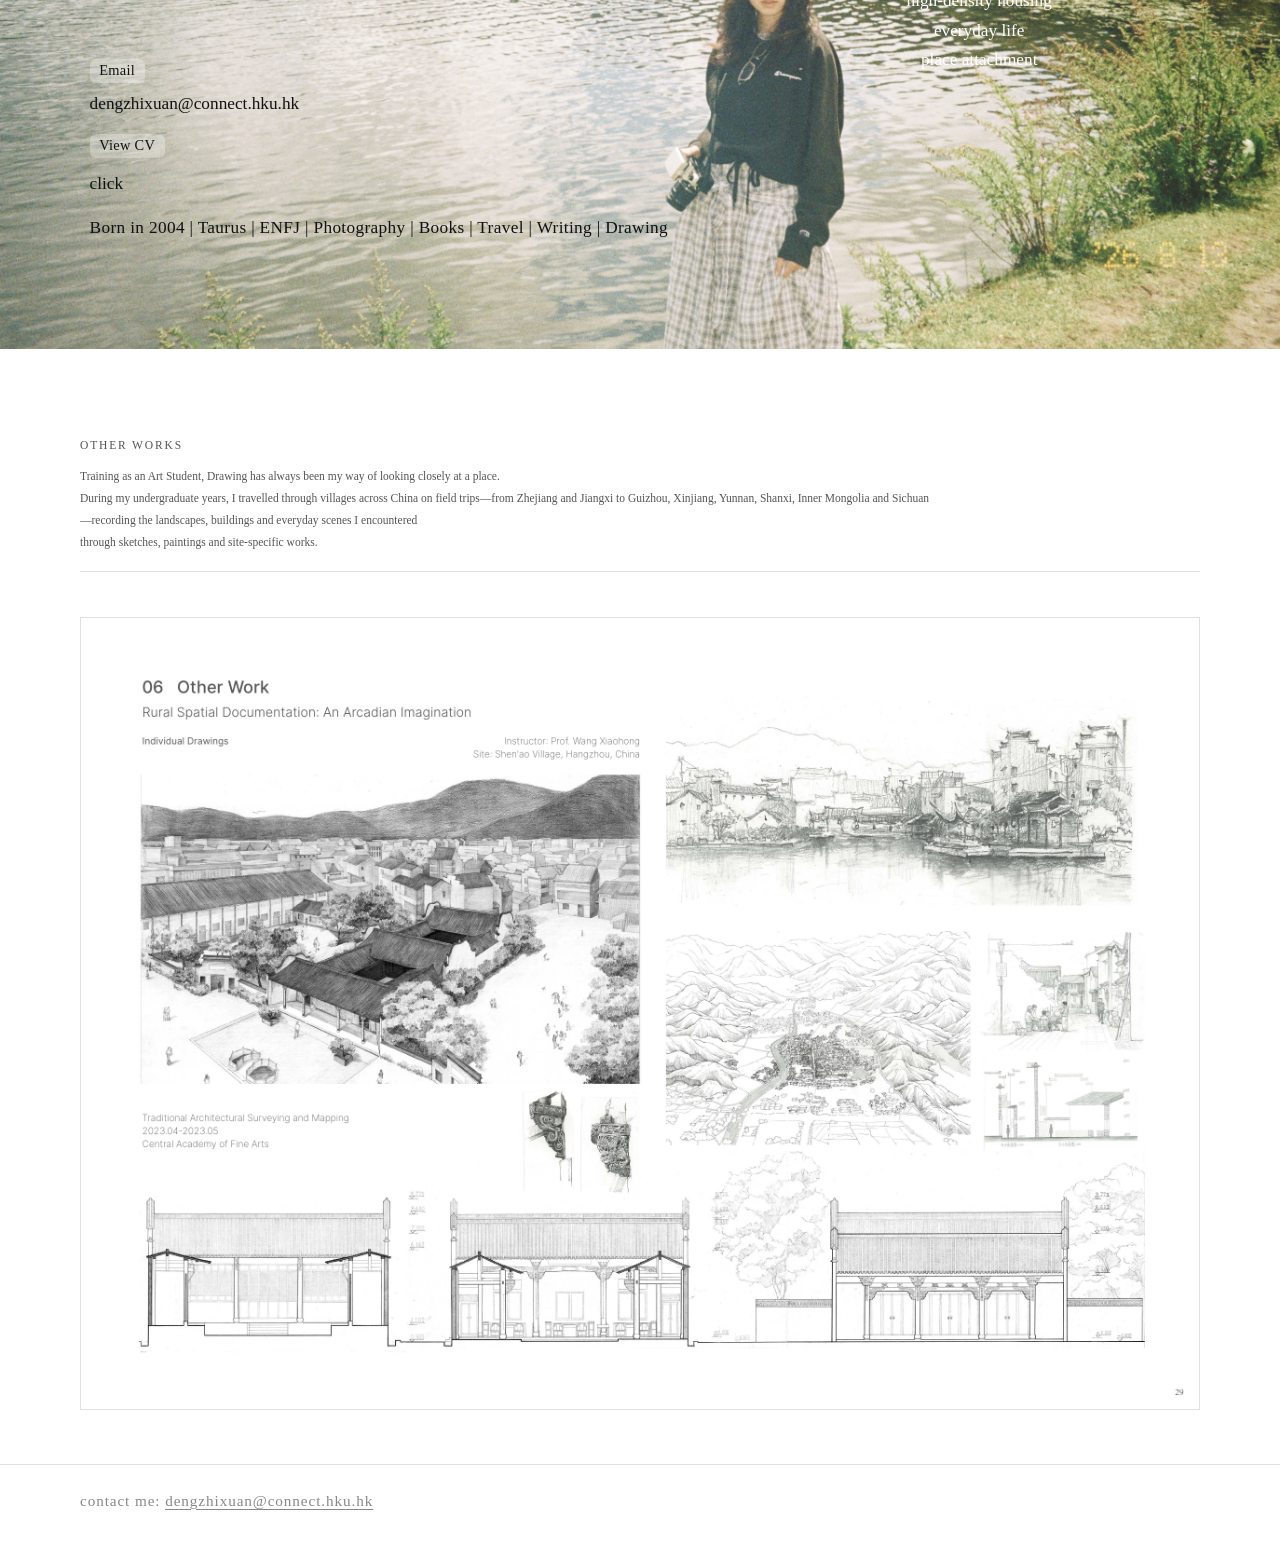
==== commit 5a5f772a: "Update index.html ENFJ" ====
--- a/index.html
+++ b/index.html
@@ -188,7 +188,7 @@
           </a>
         </div>
         <p class="about-personal">
-          Born in 2004 | Taurus | ENTJ | Photography | Books | Travel | Writing | Drawing
+          Born in 2004 | Taurus | ENFJ | Photography | Books | Travel | Writing | Drawing
         </p>
         <div class="about-copy">
           <div class="about-grid">
